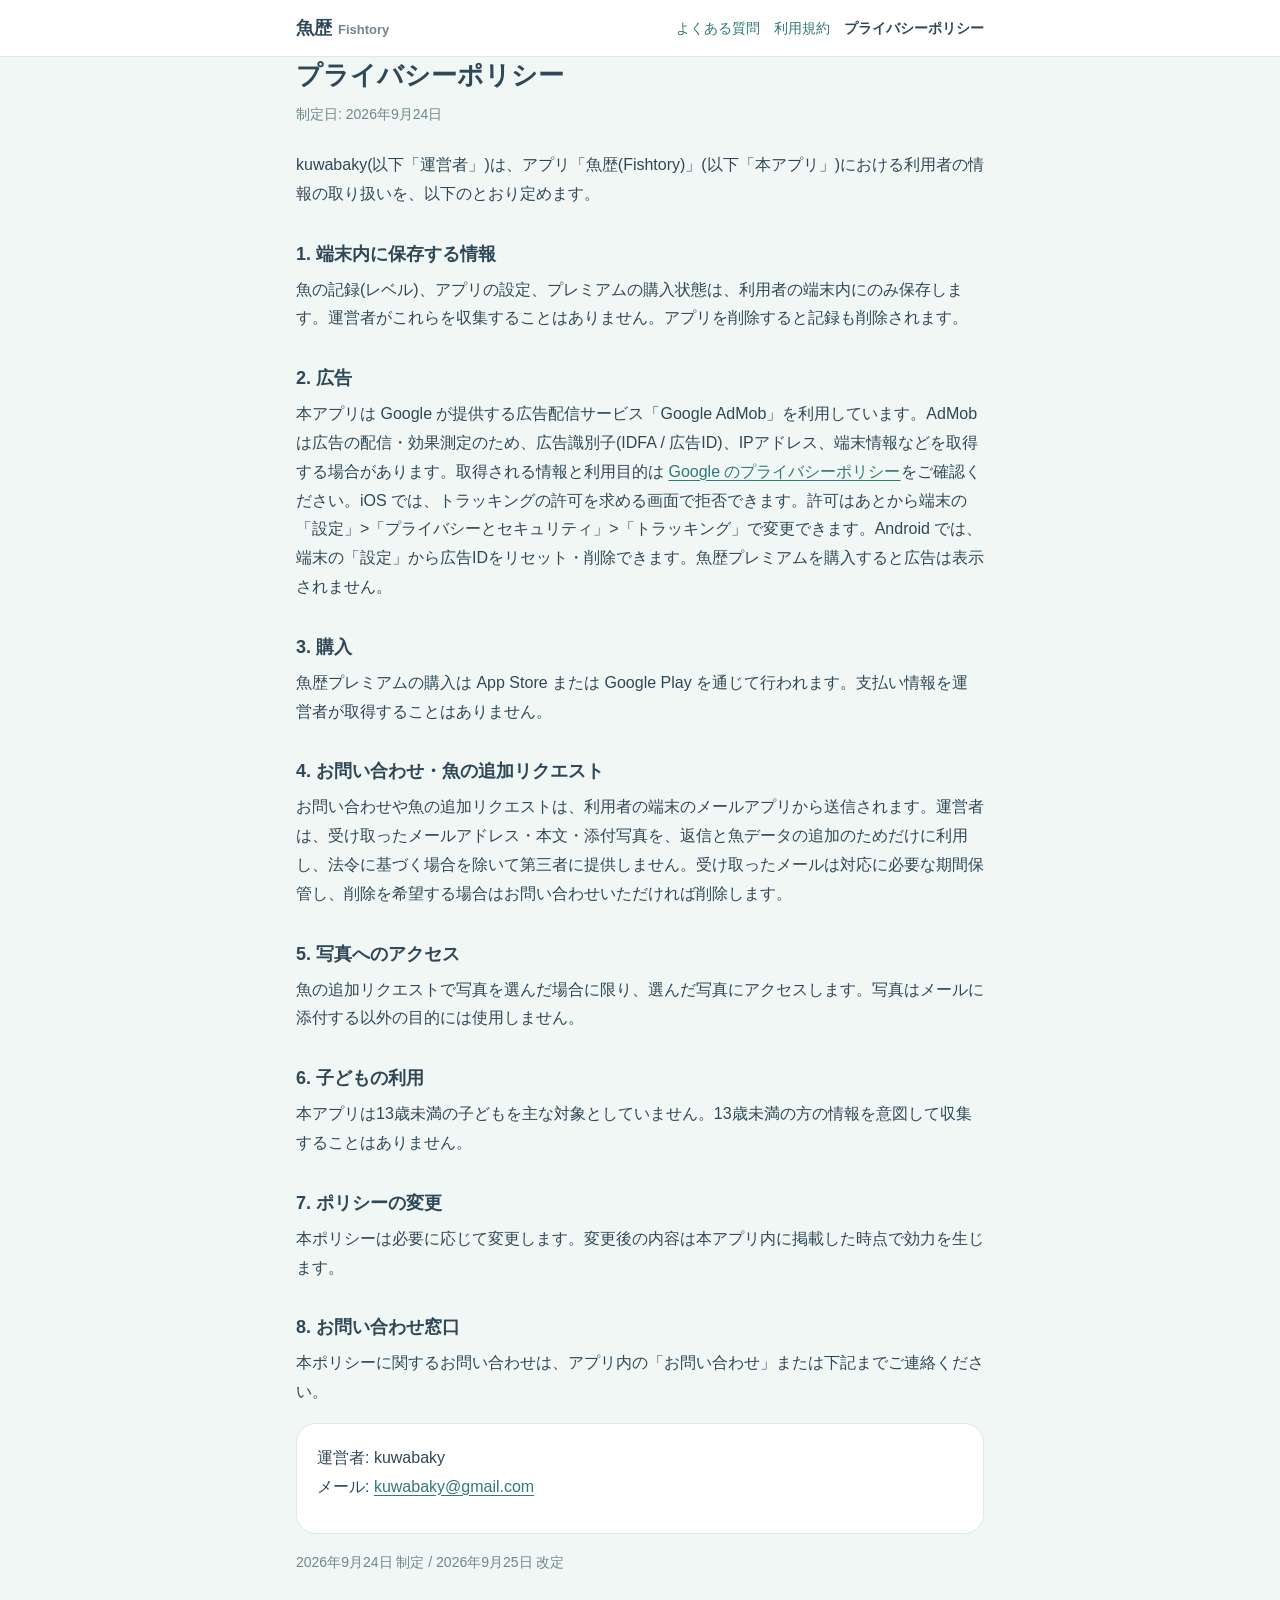
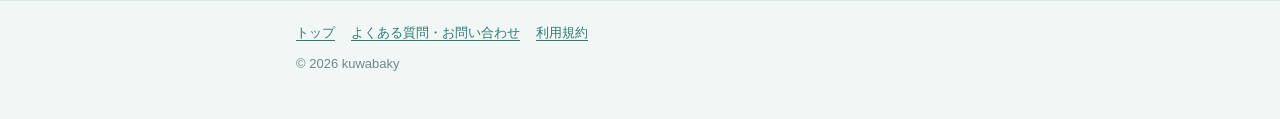
==== privacy.html @ 430a4dfd "魚歴の公開ページ(サポート・利用規約・プライバシーポリシー)を追加 Co-Authored-By: Claude Opus 5.5 <noreply@anthropic.com>" ====
<!doctype html>
<html lang="ja">
<head>
  <meta charset="utf-8">
  <meta name="viewport" content="width=device-width, initial-scale=1">
  <title>プライバシーポリシー | 魚歴(Fishtory)</title>
  <meta name="description" content="アプリ「魚歴(Fishtory)」のプライバシーポリシーです。">
  <meta name="theme-color" content="#f0f7f4" media="(prefers-color-scheme: light)">
  <meta name="theme-color" content="#13222a" media="(prefers-color-scheme: dark)">
  <link rel="stylesheet" href="style.css">
</head>
<body>
  <header class="site-header">
    <div class="wrap">
      <a class="brand" href="./">魚歴<small>Fishtory</small></a>
      <nav class="site-nav" aria-label="サイト内">
        <a href="support.html">よくある質問</a>
        <a href="terms.html">利用規約</a>
        <a href="privacy.html" aria-current="page">プライバシーポリシー</a>
      </nav>
    </div>
  </header>

  <main class="wrap">
    <h1>プライバシーポリシー</h1>
    <p class="meta">制定日: 2026年9月24日</p>

    <p>kuwabaky(以下「運営者」)は、アプリ「魚歴(Fishtory)」(以下「本アプリ」)における利用者の情報の取り扱いを、以下のとおり定めます。</p>

    <h2>1. 端末内に保存する情報</h2>
    <p>魚の記録(レベル)、アプリの設定、プレミアムの購入状態は、利用者の端末内にのみ保存します。運営者がこれらを収集することはありません。アプリを削除すると記録も削除されます。</p>

    <h2>2. 広告</h2>
    <p>本アプリは Google が提供する広告配信サービス「Google AdMob」を利用しています。AdMob は広告の配信・効果測定のため、広告識別子(IDFA / 広告ID)、IPアドレス、端末情報などを取得する場合があります。取得される情報と利用目的は <a href="https://policies.google.com/privacy?hl=ja">Google のプライバシーポリシー</a>をご確認ください。iOS では、トラッキングの許可を求める画面で拒否できます。許可はあとから端末の「設定」>「プライバシーとセキュリティ」>「トラッキング」で変更できます。Android では、端末の「設定」から広告IDをリセット・削除できます。魚歴プレミアムを購入すると広告は表示されません。</p>

    <h2>3. 購入</h2>
    <p>魚歴プレミアムの購入は App Store または Google Play を通じて行われます。支払い情報を運営者が取得することはありません。</p>

    <h2>4. お問い合わせ・魚の追加リクエスト</h2>
    <p>お問い合わせや魚の追加リクエストは、利用者の端末のメールアプリから送信されます。運営者は、受け取ったメールアドレス・本文・添付写真を、返信と魚データの追加のためだけに利用し、法令に基づく場合を除いて第三者に提供しません。受け取ったメールは対応に必要な期間保管し、削除を希望する場合はお問い合わせいただければ削除します。</p>

    <h2>5. 写真へのアクセス</h2>
    <p>魚の追加リクエストで写真を選んだ場合に限り、選んだ写真にアクセスします。写真はメールに添付する以外の目的には使用しません。</p>

    <h2>6. 子どもの利用</h2>
    <p>本アプリは13歳未満の子どもを主な対象としていません。13歳未満の方の情報を意図して収集することはありません。</p>

    <h2>7. ポリシーの変更</h2>
    <p>本ポリシーは必要に応じて変更します。変更後の内容は本アプリ内に掲載した時点で効力を生じます。</p>

    <h2>8. お問い合わせ窓口</h2>
    <p>本ポリシーに関するお問い合わせは、アプリ内の「お問い合わせ」または下記までご連絡ください。</p>
    <div class="card">
      <p>運営者: kuwabaky<br>
      メール: <a href="mailto:kuwabaky@gmail.com">kuwabaky@gmail.com</a></p>
    </div>

    <p class="meta">2026年9月24日 制定 / 2026年9月25日 改定</p>
  </main>

  <footer class="site-footer">
    <div class="wrap">
      <nav aria-label="フッター">
        <a href="./">トップ</a>
        <a href="support.html">よくある質問・お問い合わせ</a>
        <a href="terms.html">利用規約</a>
      </nav>
      <p>&copy; 2026 kuwabaky</p>
    </div>
  </footer>
</body>
</html>
---- style.css ----
/* 魚歴(Fishtory)サイト共通スタイル。配色はアプリの src/shared/theme.ts に合わせる。 */

:root {
  --bg: #f0f7f4;
  --surface: #ffffff;
  --ink: #2f4858;
  --sub: #6f878c;
  --border: #dce9e4;
  --primary: #2f7a75;
  --accent: #7fc8be;
  --soft: #e3f1ee;
  --radius: 20px;
  color-scheme: light dark;
}

@media (prefers-color-scheme: dark) {
  :root {
    --bg: #13222a;
    --surface: #1b2e37;
    --ink: #e4eeeb;
    --sub: #9bb0b4;
    --border: #2a424b;
    --primary: #7fc8be;
    --accent: #4fa6a0;
    --soft: #20383f;
  }
}

*,
*::before,
*::after {
  box-sizing: border-box;
}

html {
  -webkit-text-size-adjust: 100%;
}

body {
  margin: 0;
  background: var(--bg);
  color: var(--ink);
  font-family: -apple-system, BlinkMacSystemFont, "Hiragino Sans", "Hiragino Kaku Gothic ProN",
    "Noto Sans JP", "Yu Gothic UI", Meiryo, sans-serif;
  font-size: 16px;
  line-height: 1.8;
  overflow-wrap: anywhere;
}

a {
  color: var(--primary);
  text-underline-offset: 3px;
}

.wrap {
  max-width: 720px;
  margin: 0 auto;
  padding: 0 16px;
}

/* ヘッダー */
.site-header {
  border-bottom: 1px solid var(--border);
  background: var(--surface);
}

.site-header .wrap {
  display: flex;
  flex-wrap: wrap;
  align-items: center;
  justify-content: space-between;
  gap: 8px 16px;
  padding-top: 12px;
  padding-bottom: 12px;
}

.brand {
  color: var(--ink);
  font-weight: 800;
  font-size: 18px;
  text-decoration: none;
}

.brand small {
  color: var(--sub);
  font-weight: 600;
  font-size: 13px;
  margin-left: 6px;
}

.site-nav {
  display: flex;
  flex-wrap: wrap;
  gap: 4px 14px;
  font-size: 14px;
}

.site-nav a {
  text-decoration: none;
}

.site-nav a[aria-current="page"] {
  color: var(--ink);
  font-weight: 700;
}

/* 本文 */
main {
  padding: 32px 0 48px;
}

h1 {
  font-size: 26px;
  line-height: 1.4;
  margin: 0 0 8px;
}

h2 {
  font-size: 18px;
  line-height: 1.5;
  margin: 32px 0 8px;
}

p {
  margin: 0 0 12px;
}

.meta {
  color: var(--sub);
  font-size: 14px;
  margin-bottom: 24px;
}

.card {
  background: var(--surface);
  border: 1px solid var(--border);
  border-radius: var(--radius);
  padding: 20px;
  margin: 16px 0;
}

.card > h2:first-child {
  margin-top: 0;
}

.placeholder {
  background: var(--soft);
  border-radius: 6px;
  padding: 0 4px;
}

/* トップページ */
.hero {
  text-align: center;
  padding: 24px 0 8px;
}

.hero .logo {
  font-size: 56px;
  font-weight: 800;
  letter-spacing: 0.08em;
  margin: 0;
  line-height: 1.2;
}

.hero .reading {
  color: var(--sub);
  font-size: 14px;
  margin: 4px 0 20px;
}

.hero .pitch {
  font-size: 18px;
  font-weight: 700;
  margin-bottom: 4px;
}

.stores {
  display: flex;
  flex-wrap: wrap;
  justify-content: center;
  gap: 12px;
  margin: 24px 0 8px;
}

.store-link {
  display: inline-block;
  min-width: 200px;
  padding: 12px 20px;
  border-radius: 999px;
  background: var(--primary);
  color: var(--surface);
  font-weight: 700;
  text-align: center;
  text-decoration: none;
}

@media (prefers-color-scheme: dark) {
  .store-link {
    color: #13222a;
  }
}

.note {
  color: var(--sub);
  font-size: 13px;
}

.levels {
  list-style: none;
  padding: 0;
  margin: 0;
}

.levels li {
  display: flex;
  gap: 12px;
  align-items: baseline;
  padding: 8px 0;
  border-bottom: 1px solid var(--border);
}

.levels li:last-child {
  border-bottom: 0;
}

.lv {
  flex: none;
  display: inline-block;
  min-width: 3.2em;
  padding: 0 8px;
  border-radius: 999px;
  font-size: 13px;
  font-weight: 700;
  text-align: center;
  color: #2f4858;
}

.lv0 { background: #e6eeea; }
.lv1 { background: #cfe9f2; }
.lv2 { background: #9ed7e8; }
.lv3 { background: #63afcb; }
.lv4 { background: #3b7897; color: #ffffff; }

.features {
  padding-left: 1.2em;
  margin: 0;
}

.features li + li {
  margin-top: 6px;
}

/* よくある質問 */
.faq details {
  background: var(--surface);
  border: 1px solid var(--border);
  border-radius: var(--radius);
  padding: 14px 20px;
  margin: 12px 0;
}

.faq summary {
  cursor: pointer;
  font-weight: 700;
  list-style-position: outside;
}

.faq details[open] summary {
  margin-bottom: 8px;
}

/* フッター */
.site-footer {
  border-top: 1px solid var(--border);
  color: var(--sub);
  font-size: 13px;
  padding: 20px 0 32px;
}

.site-footer nav {
  display: flex;
  flex-wrap: wrap;
  gap: 4px 16px;
  margin-bottom: 8px;
}
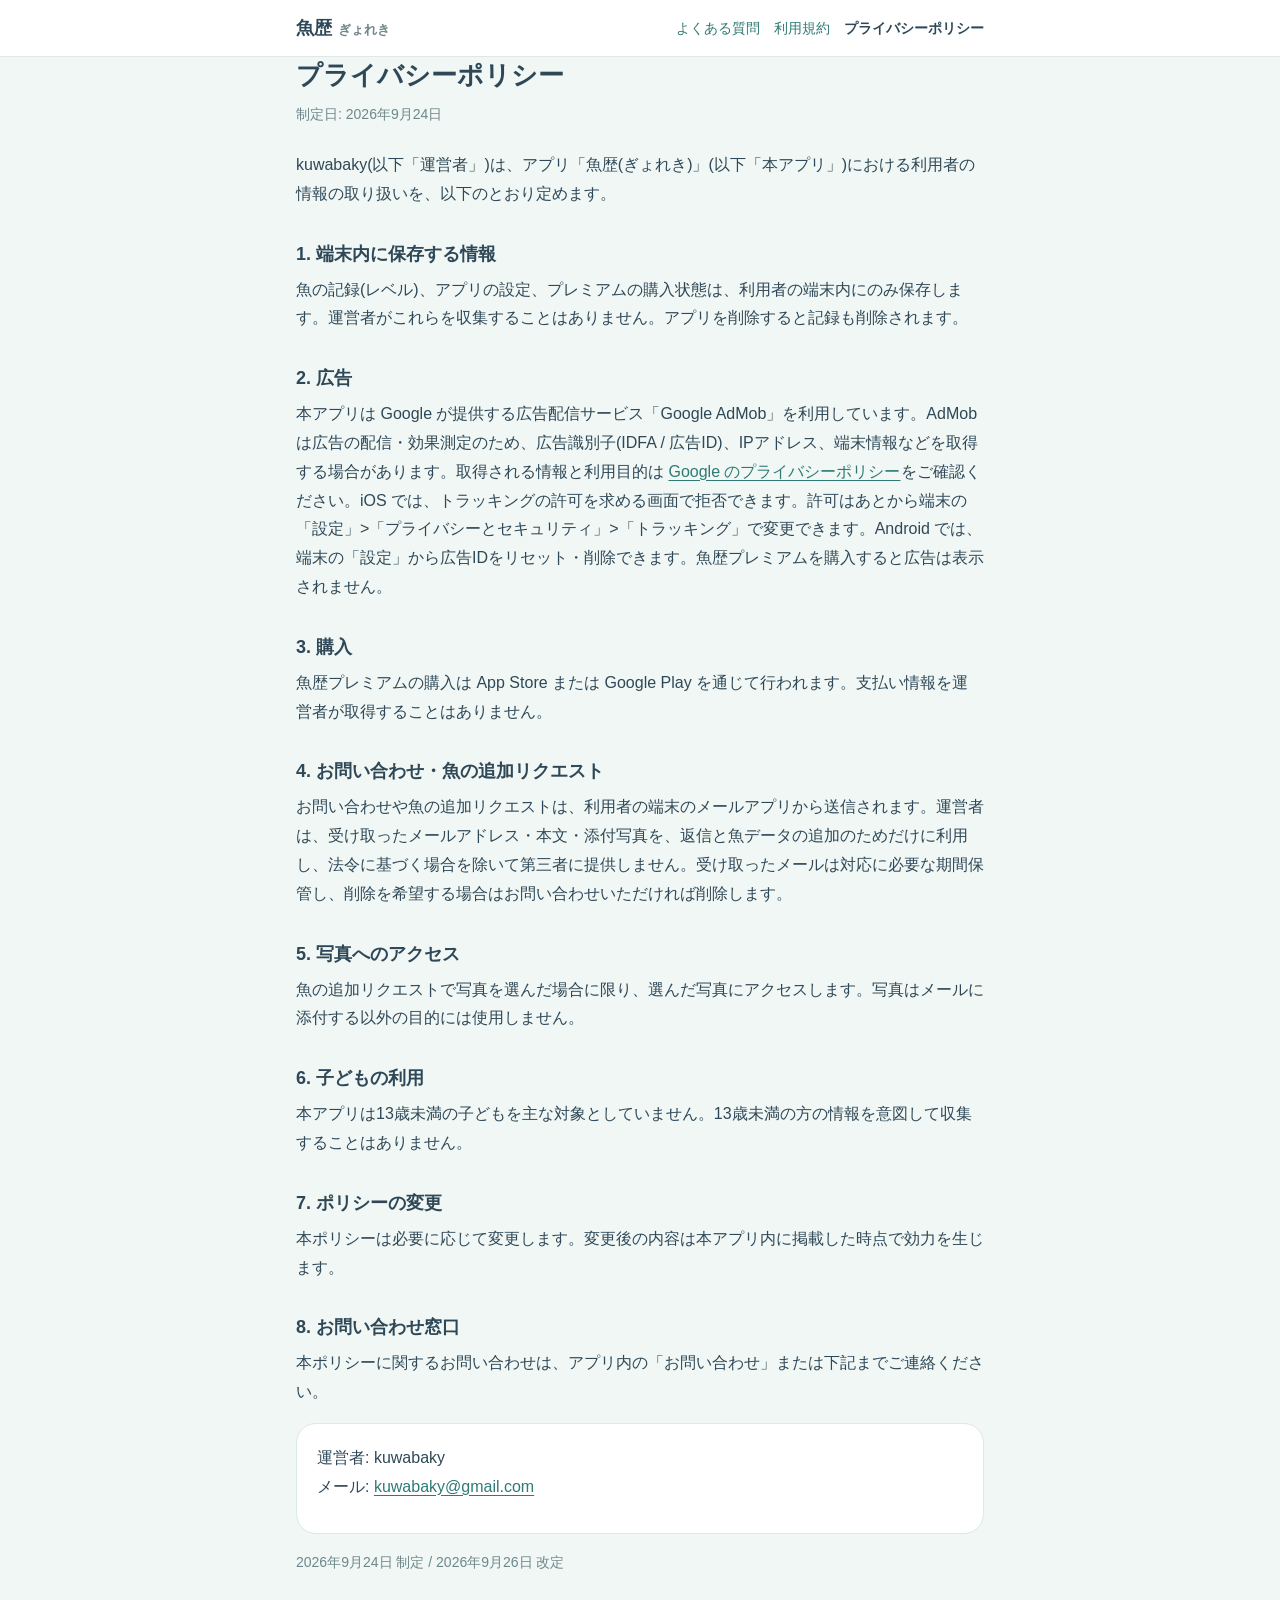
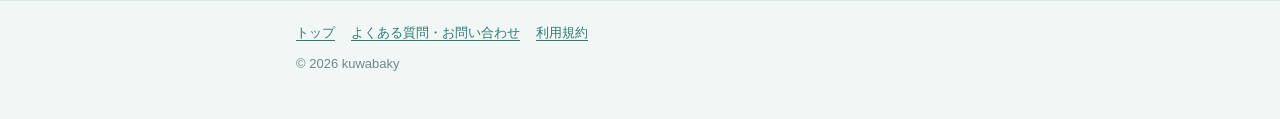
==== commit cda55504: "アプリ名を「ぎょれき」にし、プレミアムを月額・年額・買い切りの3プランに合わせて規約とよくある質問を更新 Co-Authored-By: Claude Opus 5.5 <noreply@anthro" ====
--- a/privacy.html
+++ b/privacy.html
@@ -3,8 +3,8 @@
 <head>
   <meta charset="utf-8">
   <meta name="viewport" content="width=device-width, initial-scale=1">
-  <title>プライバシーポリシー | 魚歴(Fishtory)</title>
-  <meta name="description" content="アプリ「魚歴(Fishtory)」のプライバシーポリシーです。">
+  <title>プライバシーポリシー | 魚歴(ぎょれき)</title>
+  <meta name="description" content="アプリ「魚歴(ぎょれき)」のプライバシーポリシーです。">
   <meta name="theme-color" content="#f0f7f4" media="(prefers-color-scheme: light)">
   <meta name="theme-color" content="#13222a" media="(prefers-color-scheme: dark)">
   <link rel="stylesheet" href="style.css">
@@ -12,7 +12,7 @@
 <body>
   <header class="site-header">
     <div class="wrap">
-      <a class="brand" href="./">魚歴<small>Fishtory</small></a>
+      <a class="brand" href="./">魚歴<small>ぎょれき</small></a>
       <nav class="site-nav" aria-label="サイト内">
         <a href="support.html">よくある質問</a>
         <a href="terms.html">利用規約</a>
@@ -25,7 +25,7 @@
     <h1>プライバシーポリシー</h1>
     <p class="meta">制定日: 2026年9月24日</p>
 
-    <p>kuwabaky(以下「運営者」)は、アプリ「魚歴(Fishtory)」(以下「本アプリ」)における利用者の情報の取り扱いを、以下のとおり定めます。</p>
+    <p>kuwabaky(以下「運営者」)は、アプリ「魚歴(ぎょれき)」(以下「本アプリ」)における利用者の情報の取り扱いを、以下のとおり定めます。</p>
 
     <h2>1. 端末内に保存する情報</h2>
     <p>魚の記録(レベル)、アプリの設定、プレミアムの購入状態は、利用者の端末内にのみ保存します。運営者がこれらを収集することはありません。アプリを削除すると記録も削除されます。</p>
@@ -55,7 +55,7 @@
       メール: <a href="mailto:kuwabaky@gmail.com">kuwabaky@gmail.com</a></p>
     </div>
 
-    <p class="meta">2026年9月24日 制定 / 2026年9月25日 改定</p>
+    <p class="meta">2026年9月24日 制定 / 2026年9月26日 改定</p>
   </main>
 
   <footer class="site-footer">
